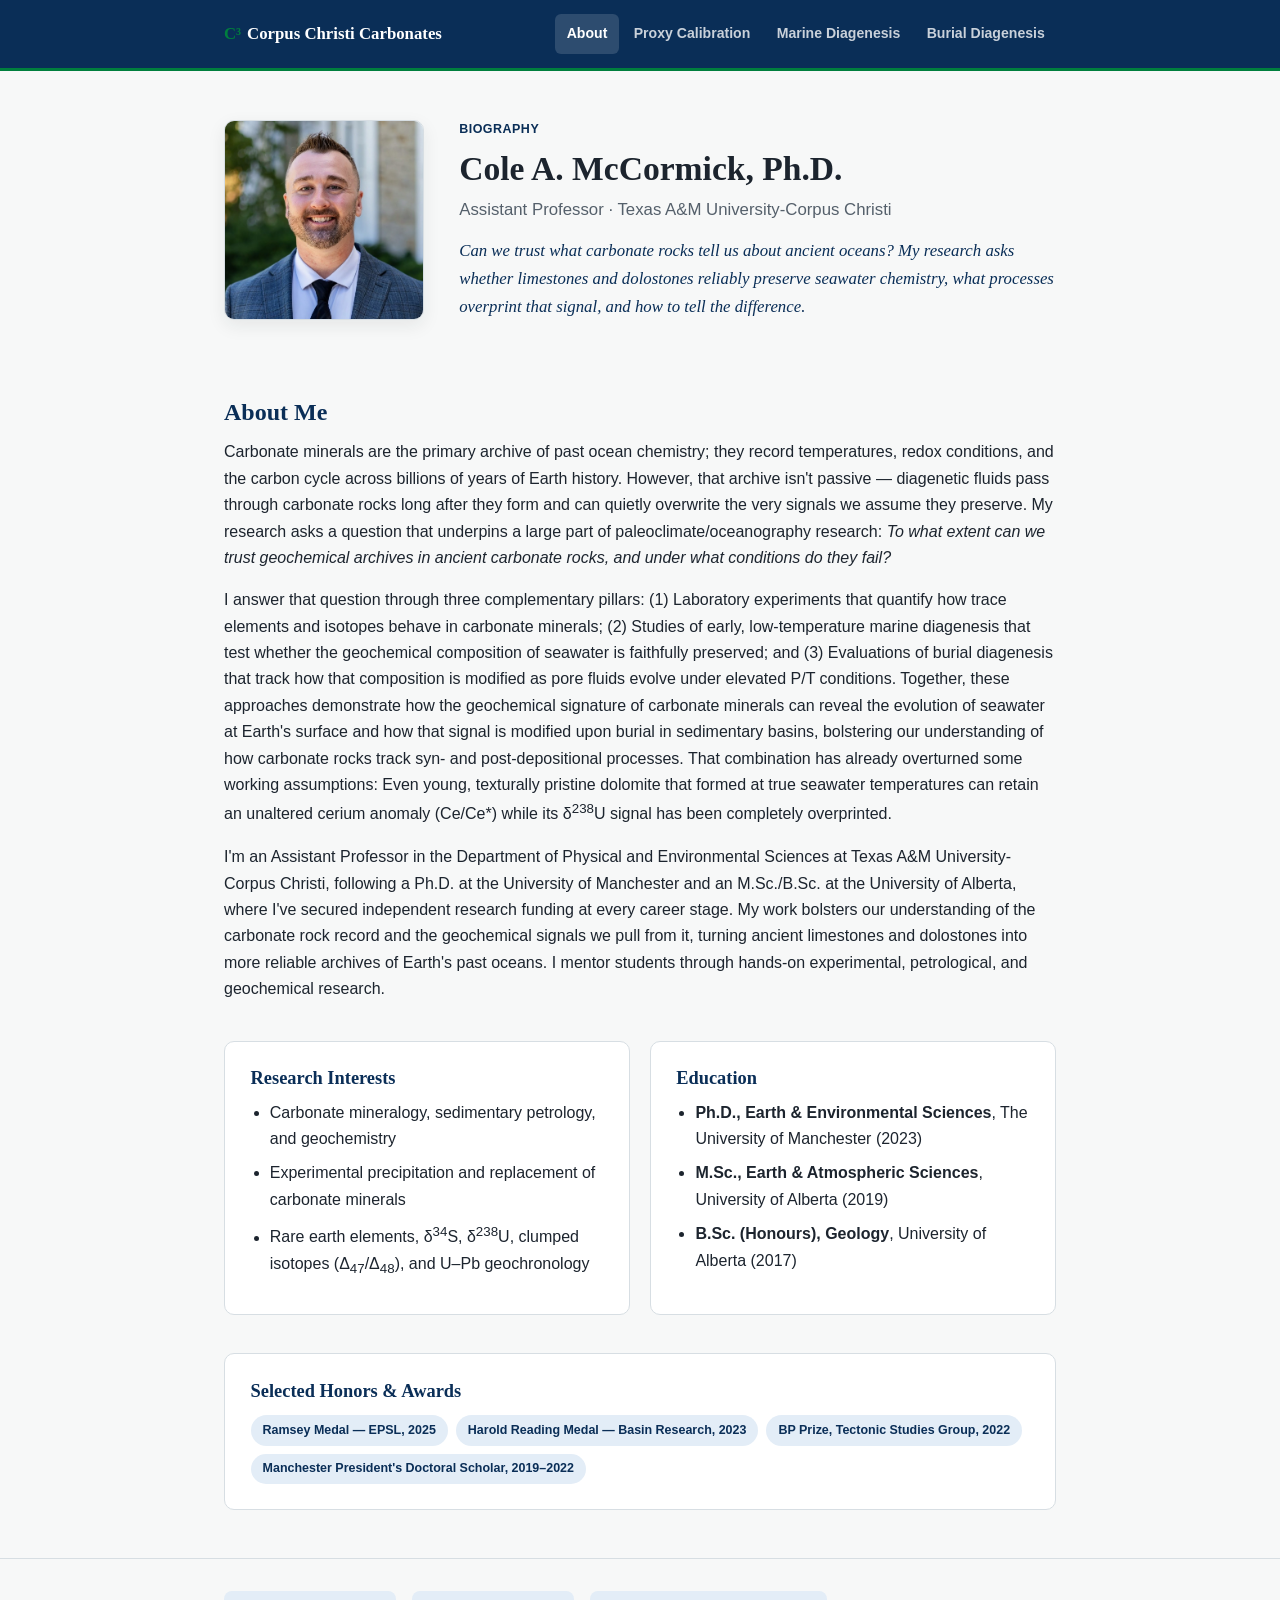
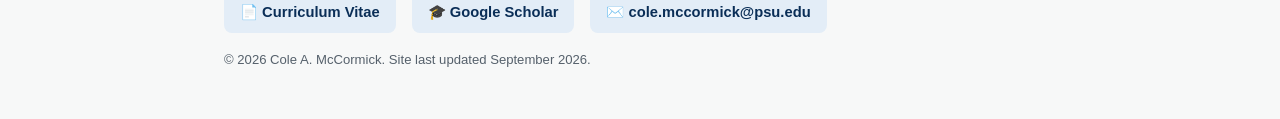
==== about.html @ 1744473a "Rebrand site as Corpus Christi Carbonates (C3) for TAMU-CC New C3 landing page replaces the old biog" ====
<!DOCTYPE html>
<html lang="en">
<head>
<meta charset="UTF-8">
<meta name="viewport" content="width=device-width, initial-scale=1.0">
<title>Cole A. McCormick, Ph.D. — Geologist &amp; Geochemist</title>
<meta name="description" content="Cole A. McCormick, Ph.D. — carbonate sedimentologist and geochemist. Assistant Professor, Texas A&amp;M University-Corpus Christi.">
<link rel="stylesheet" href="css/style.css">
</head>
<body>

<header class="site-header">
  <div class="nav-inner">
    <a href="index.html" class="brand"><span class="mark">C&sup3;</span>Corpus Christi Carbonates</a>
    <nav class="tabs">
      <a href="about.html" class="active">About</a>
      <a href="research-proxy-calibration.html">Proxy Calibration</a>
      <a href="research-island-dolostones.html">Marine Diagenesis</a>
      <a href="research-hydrothermal-dolomitization.html">Burial Diagenesis</a>
    </nav>
  </div>
</header>

<main class="wrap">

  <section class="hero">
    <img src="assets/img/profile.jpg" alt="Portrait of Cole A. McCormick">
    <div>
      <div class="kicker">Biography</div>
      <h1>Cole A. McCormick, Ph.D.</h1>
      <div class="role">Assistant Professor &middot; Texas A&amp;M University-Corpus Christi</div>
      <div class="tagline">Can we trust what carbonate rocks tell us about ancient oceans? My research asks whether limestones and dolostones reliably preserve seawater chemistry, what processes overprint that signal, and how to tell the difference.</div>
    </div>
  </section>

  <section>
    <h2>About Me</h2>
    <p>
      Carbonate minerals are the primary archive of past ocean chemistry; they record
      temperatures, redox conditions, and the carbon cycle across billions of years of Earth history.
      However, that archive isn't passive &mdash; diagenetic fluids pass through carbonate rocks long
      after they form and can quietly overwrite the very signals we assume they preserve. My research
      asks a question that underpins a large part of paleoclimate/oceanography research:
      <em>To what extent can we trust geochemical archives in ancient carbonate rocks, and under what
      conditions do they fail?</em>
    </p>
    <p>
      I answer that question through three complementary pillars: (1) Laboratory experiments that
      quantify how trace elements and isotopes behave in carbonate minerals; (2) Studies of early,
      low-temperature marine diagenesis that test whether the geochemical composition of seawater is
      faithfully preserved; and (3) Evaluations of burial diagenesis that track how that composition is
      modified as pore fluids evolve under elevated P/T conditions. Together, these
      approaches demonstrate how the geochemical signature of carbonate minerals can reveal the evolution of
      seawater at Earth's surface and how that signal is modified upon burial in sedimentary basins,
      bolstering our understanding of how carbonate rocks track syn- and post-depositional processes. That combination has already overturned some working assumptions:
      Even young, texturally pristine dolomite that formed at true seawater temperatures can retain an
      unaltered cerium anomaly (Ce/Ce&#42;) while its &delta;<sup>238</sup>U signal has been completely
      overprinted.
    </p>
    <p>
      I'm an Assistant Professor in the Department of Physical and Environmental Sciences at Texas A&amp;M
      University-Corpus Christi, following a Ph.D. at the University of Manchester and an M.Sc./B.Sc. at
      the University of Alberta, where I've secured independent research funding at every career stage.
      My work bolsters our understanding of the carbonate rock record and the geochemical signals we pull
      from it, turning ancient limestones and dolostones into more reliable archives of Earth's past
      oceans. I mentor students through hands-on experimental, petrological, and geochemical research.
    </p>
  </section>

  <section class="grid-2">
    <div class="card">
      <h3>Research Interests</h3>
      <ul class="plain">
        <li>Carbonate mineralogy, sedimentary petrology, and geochemistry</li>
        <li>Experimental precipitation and replacement of carbonate minerals</li>
        <li>Rare earth elements, &delta;<sup>34</sup>S, &delta;<sup>238</sup>U, clumped isotopes (&Delta;<sub>47</sub>/&Delta;<sub>48</sub>), and U&ndash;Pb geochronology</li>
      </ul>
    </div>
    <div class="card">
      <h3>Education</h3>
      <ul class="plain">
        <li><strong>Ph.D., Earth &amp; Environmental Sciences</strong>, The University of Manchester (2023)</li>
        <li><strong>M.Sc., Earth &amp; Atmospheric Sciences</strong>, University of Alberta (2019)</li>
        <li><strong>B.Sc. (Honours), Geology</strong>, University of Alberta (2017)</li>
      </ul>
    </div>
  </section>

  <section class="card">
    <h3>Selected Honors &amp; Awards</h3>
    <div class="badge-row">
      <span class="badge">Ramsey Medal &mdash; EPSL, 2025</span>
      <span class="badge">Harold Reading Medal &mdash; Basin Research, 2023</span>
      <span class="badge">BP Prize, Tectonic Studies Group, 2022</span>
      <span class="badge">Manchester President's Doctoral Scholar, 2019&ndash;2022</span>
    </div>
  </section>

</main>

<footer class="site-footer">
  <div class="wrap">
    <div class="footer-links">
      <a href="assets/cv/McCormick_CV.pdf" target="_blank" rel="noopener">📄 Curriculum Vitae</a>
      <a href="https://scholar.google.com/citations?user=5Ftpr8IAAAAJ&hl=en" target="_blank" rel="noopener">🎓 Google Scholar</a>
      <a href="mailto:cole.mccormick@psu.edu">✉️ cole.mccormick@psu.edu</a>
    </div>
    <div class="fine">&copy; 2026 Cole A. McCormick. Site last updated September 2026.</div>
  </div>
</footer>

</body>
</html>
---- css/style.css ----
/* ===========================================================
   Cole A. McCormick — Academic Website
   =========================================================== */

:root {
  --bg: #f7f8f8;
  --bg-alt: #eef2f4;
  --card: #ffffff;
  --text: #1c242e;
  --text-muted: #55606b;
  --border: #d7dee3;
  --accent: #0067c5;
  --accent-dark: #0a2e57;
  --accent-soft: #e3edf7;
  --green: #007f3e;
  --green-soft: #e0f0e6;
  --warm: #a85a34;
  --warm-soft: #f3e7dd;
  --serif: Georgia, "Iowan Old Style", "Palatino Linotype", Palatino, serif;
  --sans: -apple-system, "Segoe UI", Roboto, Helvetica, Arial, sans-serif;
  --max: 880px;
}

* { box-sizing: border-box; }

html { scroll-behavior: smooth; }

body {
  margin: 0;
  background: var(--bg);
  color: var(--text);
  font-family: var(--sans);
  line-height: 1.65;
  -webkit-font-smoothing: antialiased;
}

a { color: var(--accent-dark); text-decoration: none; }
a:hover { text-decoration: underline; }

img { max-width: 100%; display: block; }

h1, h2, h3, h4 {
  font-family: var(--serif);
  font-weight: 600;
  color: var(--text);
  line-height: 1.25;
  margin: 0 0 0.5em;
}

h1 { font-size: 2.1rem; }
h2 { font-size: 1.5rem; margin-top: 2.2em; color: var(--accent-dark); }
h3 { font-size: 1.15rem; color: var(--accent-dark); }

p { margin: 0 0 1em; }

.muted { color: var(--text-muted); }

/* ---------- Layout shell ---------- */

.wrap {
  max-width: var(--max);
  margin: 0 auto;
  padding: 0 1.5rem;
}

/* ---------- Top navigation ---------- */

.site-header {
  position: sticky;
  top: 0;
  z-index: 50;
  background: var(--accent-dark);
  border-bottom: 3px solid var(--green);
}

.nav-inner {
  max-width: var(--max);
  margin: 0 auto;
  padding: 0.9rem 1.5rem;
  display: flex;
  align-items: center;
  justify-content: space-between;
  gap: 1rem;
}

.brand {
  font-family: var(--serif);
  font-weight: 700;
  font-size: 1.05rem;
  color: #ffffff;
  white-space: nowrap;
}
.brand .mark {
  color: var(--green);
  margin-right: 0.35em;
}

nav.tabs {
  display: flex;
  gap: 0.25rem;
  overflow-x: auto;
  scrollbar-width: none;
}
nav.tabs::-webkit-scrollbar { display: none; }

nav.tabs a {
  flex: 0 0 auto;
  color: rgba(255, 255, 255, 0.78);
  font-size: 0.88rem;
  font-weight: 600;
  padding: 0.5rem 0.7rem;
  border-radius: 6px;
  white-space: nowrap;
}

nav.tabs a:hover {
  color: #ffffff;
  text-decoration: none;
  background: rgba(255, 255, 255, 0.12);
}

nav.tabs a.active {
  color: #ffffff;
  background: rgba(255, 255, 255, 0.14);
}

/* ---------- Hero (biography page) ---------- */

.hero {
  display: grid;
  grid-template-columns: 200px 1fr;
  gap: 2.2rem;
  align-items: center;
  padding: 3rem 0 1.5rem;
}

.hero img {
  width: 200px;
  height: 200px;
  object-fit: cover;
  border-radius: 10px;
  border: 1px solid var(--border);
  box-shadow: 0 6px 18px rgba(30, 40, 40, 0.08);
}

.hero .kicker {
  color: var(--accent-dark);
  font-weight: 700;
  letter-spacing: 0.04em;
  text-transform: uppercase;
  font-size: 0.78rem;
  margin-bottom: 0.5rem;
}

.hero h1 { margin-bottom: 0.2em; }

.hero .role {
  font-size: 1.05rem;
  color: var(--text-muted);
  margin-bottom: 0.8em;
}

.hero .tagline {
  font-family: var(--serif);
  font-style: italic;
  color: var(--accent-dark);
  font-size: 1.05rem;
}

@media (max-width: 640px) {
  .hero { grid-template-columns: 1fr; text-align: center; padding-top: 2rem; }
  .hero img { width: 150px; height: 150px; margin: 0 auto; }
}

/* ---------- Page header (research pages) ---------- */

.page-header {
  padding: 2.6rem 0 0.5rem;
  border-bottom: 1px solid var(--border);
  margin-bottom: 2rem;
}

.page-header .kicker {
  color: var(--accent-dark);
  font-weight: 700;
  letter-spacing: 0.04em;
  text-transform: uppercase;
  font-size: 0.75rem;
  margin-bottom: 0.6rem;
}

.page-header p.lede {
  font-size: 1.08rem;
  color: var(--text-muted);
}

.status-pill {
  display: inline-block;
  font-size: 0.72rem;
  font-weight: 700;
  letter-spacing: 0.03em;
  text-transform: uppercase;
  padding: 0.25rem 0.65rem;
  border-radius: 999px;
  background: var(--warm-soft);
  color: var(--warm);
  margin-bottom: 0.8rem;
}

/* ---------- Sections & cards ---------- */

section { margin-bottom: 2.4rem; }

.card {
  background: var(--card);
  border: 1px solid var(--border);
  border-radius: 10px;
  padding: 1.6rem;
}

.grid-2 {
  display: grid;
  grid-template-columns: 1fr 1fr;
  gap: 1.2rem;
}
@media (max-width: 640px) { .grid-2 { grid-template-columns: 1fr; } }

ul.plain { padding-left: 1.2rem; margin: 0; }
ul.plain li { margin-bottom: 0.5em; }

.badge-row { display: flex; flex-wrap: wrap; gap: 0.5rem; margin-top: 0.8rem; }
.badge {
  font-size: 0.78rem;
  font-weight: 600;
  color: var(--accent-dark);
  background: var(--accent-soft);
  border-radius: 999px;
  padding: 0.3rem 0.75rem;
}

/* ---------- Figure placeholder ---------- */

.figure-card {
  border: 1px dashed var(--border);
  background: var(--bg-alt);
  border-radius: 10px;
  padding: 1.5rem;
  text-align: center;
}

.figure-card svg {
  width: 100%;
  max-width: 380px;
  height: auto;
  margin: 0.5rem auto 1rem;
  color: var(--accent);
}

.figure-card img {
  width: 100%;
  max-width: 640px;
  height: auto;
  margin: 0 auto 1rem;
  border-radius: 6px;
  border: 1px solid var(--border);
  box-shadow: 0 4px 14px rgba(30, 40, 40, 0.1);
}

.figure-card figcaption {
  font-size: 0.85rem;
  color: var(--text-muted);
  max-width: 620px;
  margin: 0 auto;
  text-align: left;
}

.figure-card figcaption .src {
  display: block;
  font-style: italic;
  color: var(--text-muted);
  margin-top: 0.4rem;
}

.figure-grid {
  display: grid;
  grid-template-columns: 1fr 1fr;
  gap: 1.2rem;
}
@media (max-width: 640px) { .figure-grid { grid-template-columns: 1fr; } }

/* ---------- Publication list ---------- */

.pub {
  padding: 1rem 0;
  border-bottom: 1px solid var(--border);
}
.pub:last-child { border-bottom: none; }

.pub .cite { margin: 0 0 0.3em; }
.pub .authors strong { color: var(--text); }

.pub-meta {
  display: flex;
  gap: 0.5rem;
  flex-wrap: wrap;
  align-items: center;
  font-size: 0.85rem;
  margin-top: 0.35rem;
}

/* ---------- Footer ---------- */

.site-footer {
  border-top: 1px solid var(--border);
  margin-top: 3rem;
  padding: 2rem 0 3rem;
}

.footer-links {
  display: flex;
  gap: 1rem;
  flex-wrap: wrap;
  margin-bottom: 1rem;
}

.footer-links a {
  display: inline-flex;
  align-items: center;
  gap: 0.4rem;
  font-weight: 700;
  font-size: 0.92rem;
  color: var(--accent-dark);
  background: var(--accent-soft);
  padding: 0.55rem 1rem;
  border-radius: 8px;
}
.footer-links a:hover { background: #d3e4f5; text-decoration: none; }

.site-footer .fine {
  font-size: 0.82rem;
  color: var(--text-muted);
}

/* ---------- C3 landing hero ---------- */

.c3-hero {
  background: linear-gradient(135deg, var(--accent-dark) 0%, var(--accent) 100%);
  color: #ffffff;
  margin: 0 0 2.4rem;
  padding: 4rem 0 0;
  overflow: hidden;
}

.c3-hero-inner {
  max-width: var(--max);
  margin: 0 auto;
  padding: 0 1.5rem 3.2rem;
  text-align: center;
}

.c3-hero .c3-mark {
  font-family: var(--serif);
  font-weight: 700;
  font-size: 2.6rem;
  color: var(--green);
  line-height: 1;
  margin-bottom: 0.4rem;
}

.c3-hero h1 {
  color: #ffffff;
  font-size: 2.3rem;
  margin-bottom: 0.35em;
}

.c3-hero .c3-sub {
  font-weight: 600;
  letter-spacing: 0.03em;
  text-transform: uppercase;
  font-size: 0.8rem;
  color: rgba(255, 255, 255, 0.75);
  margin-bottom: 1.4rem;
}

.c3-hero p.lede {
  font-size: 1.12rem;
  max-width: 640px;
  margin: 0 auto 1.8rem;
  color: rgba(255, 255, 255, 0.92);
}

.c3-hero .cta-row {
  display: flex;
  gap: 0.8rem;
  justify-content: center;
  flex-wrap: wrap;
}

.btn {
  display: inline-block;
  font-weight: 700;
  font-size: 0.85rem;
  letter-spacing: 0.03em;
  text-transform: uppercase;
  padding: 0.75rem 1.4rem;
  border-radius: 6px;
  border: 2px solid transparent;
}
.btn:hover { text-decoration: none; }

.btn-solid {
  background: var(--green);
  color: #ffffff;
  border-color: var(--green);
}
.btn-solid:hover { filter: brightness(1.1); }

.btn-outline {
  background: transparent;
  color: #ffffff;
  border-color: rgba(255, 255, 255, 0.7);
}
.btn-outline:hover { background: rgba(255, 255, 255, 0.12); }

.btn-outline-blue {
  background: transparent;
  color: var(--accent);
  border-color: var(--accent);
}
.btn-outline-blue:hover { background: var(--accent-soft); }

.wave-divider {
  display: block;
  width: 100%;
  height: 48px;
  margin-top: -2px;
}

@media (max-width: 640px) {
  .c3-hero { padding-top: 2.6rem; }
  .c3-hero h1 { font-size: 1.8rem; }
}

/* ---------- Research area cards (landing page) ---------- */

.research-grid {
  display: grid;
  grid-template-columns: repeat(3, 1fr);
  gap: 1.1rem;
}
@media (max-width: 760px) { .research-grid { grid-template-columns: 1fr; } }

.research-card {
  display: block;
  background: var(--card);
  border: 1px solid var(--border);
  border-top: 3px solid var(--green);
  border-radius: 10px;
  padding: 1.4rem;
  color: var(--text);
}
.research-card:hover {
  text-decoration: none;
  box-shadow: 0 6px 18px rgba(10, 46, 87, 0.1);
}
.research-card h3 { margin-bottom: 0.4rem; }
.research-card p { color: var(--text-muted); font-size: 0.92rem; margin-bottom: 0.6rem; }
.research-card .link-more {
  font-size: 0.85rem;
  font-weight: 700;
  color: var(--accent);
}

/* ---------- Join the group section ---------- */

.join-section {
  background: var(--accent-soft);
  border-radius: 12px;
  padding: 2.2rem;
}
.join-section h2 { margin-top: 0; }
.join-section .join-cta {
  margin-top: 1.2rem;
}
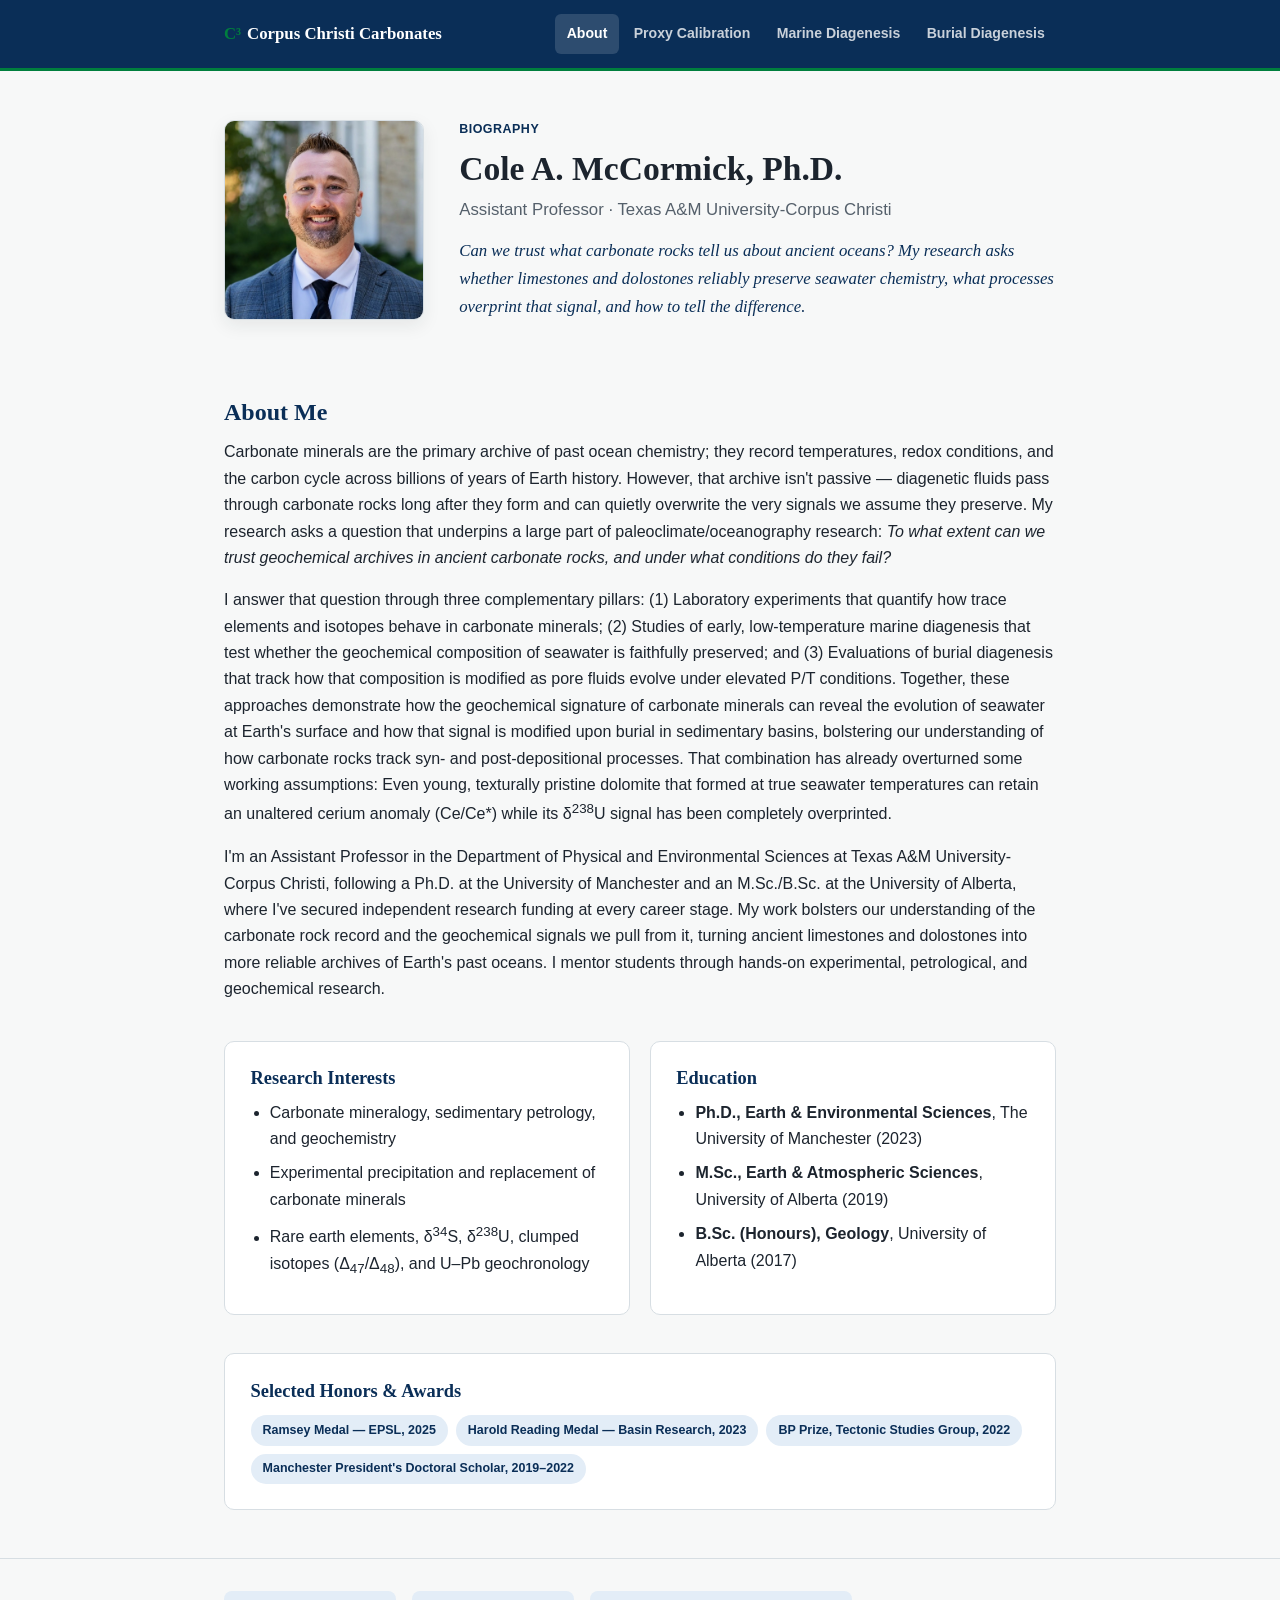
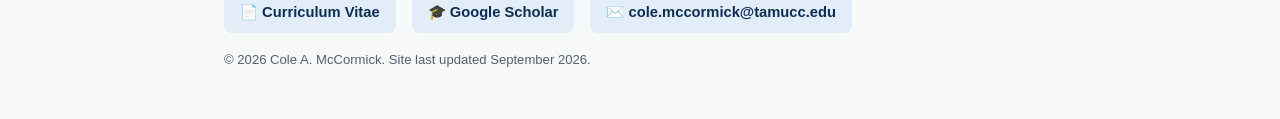
==== commit 23b61826: "Update landing page copy and switch contact email to TAMU-CC address "What I Study" -> "What We Stud" ====
--- a/about.html
+++ b/about.html
@@ -103,7 +103,7 @@
     <div class="footer-links">
       <a href="assets/cv/McCormick_CV.pdf" target="_blank" rel="noopener">📄 Curriculum Vitae</a>
       <a href="https://scholar.google.com/citations?user=5Ftpr8IAAAAJ&hl=en" target="_blank" rel="noopener">🎓 Google Scholar</a>
-      <a href="mailto:cole.mccormick@psu.edu">✉️ cole.mccormick@psu.edu</a>
+      <a href="mailto:cole.mccormick@tamucc.edu">✉️ cole.mccormick@tamucc.edu</a>
     </div>
     <div class="fine">&copy; 2026 Cole A. McCormick. Site last updated September 2026.</div>
   </div>
--- a/css/style.css
+++ b/css/style.css
@@ -344,6 +344,7 @@
 /* ---------- C3 landing hero ---------- */
 
 .c3-hero {
+  position: relative;
   background: linear-gradient(135deg, var(--accent-dark) 0%, var(--accent) 100%);
   color: #ffffff;
   margin: 0 0 2.4rem;
@@ -351,12 +352,59 @@
   overflow: hidden;
 }
 
+.hero-slides {
+  position: absolute;
+  inset: 0;
+  z-index: 0;
+}
+
+.hero-slide {
+  position: absolute;
+  inset: 0;
+  background-size: cover;
+  background-position: center;
+  opacity: 0;
+  transition: opacity 1.4s ease;
+}
+
+.hero-slide.active { opacity: 1; }
+
+.hero-overlay {
+  position: absolute;
+  inset: 0;
+  z-index: 1;
+  background: linear-gradient(135deg, rgba(10, 46, 87, 0.88) 0%, rgba(0, 103, 197, 0.72) 100%);
+}
+
 .c3-hero-inner {
+  position: relative;
+  z-index: 2;
   max-width: var(--max);
   margin: 0 auto;
-  padding: 0 1.5rem 3.2rem;
+  padding: 0 1.5rem 2.2rem;
   text-align: center;
 }
+
+.hero-dots {
+  position: relative;
+  z-index: 2;
+  display: flex;
+  justify-content: center;
+  gap: 0.5rem;
+  padding-bottom: 1.6rem;
+}
+
+.hero-dots .dot {
+  width: 9px;
+  height: 9px;
+  border-radius: 50%;
+  border: 1.5px solid rgba(255, 255, 255, 0.8);
+  background: transparent;
+  padding: 0;
+  cursor: pointer;
+}
+
+.hero-dots .dot.active { background: var(--green); border-color: var(--green); }
 
 .c3-hero .c3-mark {
   font-family: var(--serif);
@@ -430,6 +478,8 @@
 .btn-outline-blue:hover { background: var(--accent-soft); }
 
 .wave-divider {
+  position: relative;
+  z-index: 2;
   display: block;
   width: 100%;
   height: 48px;
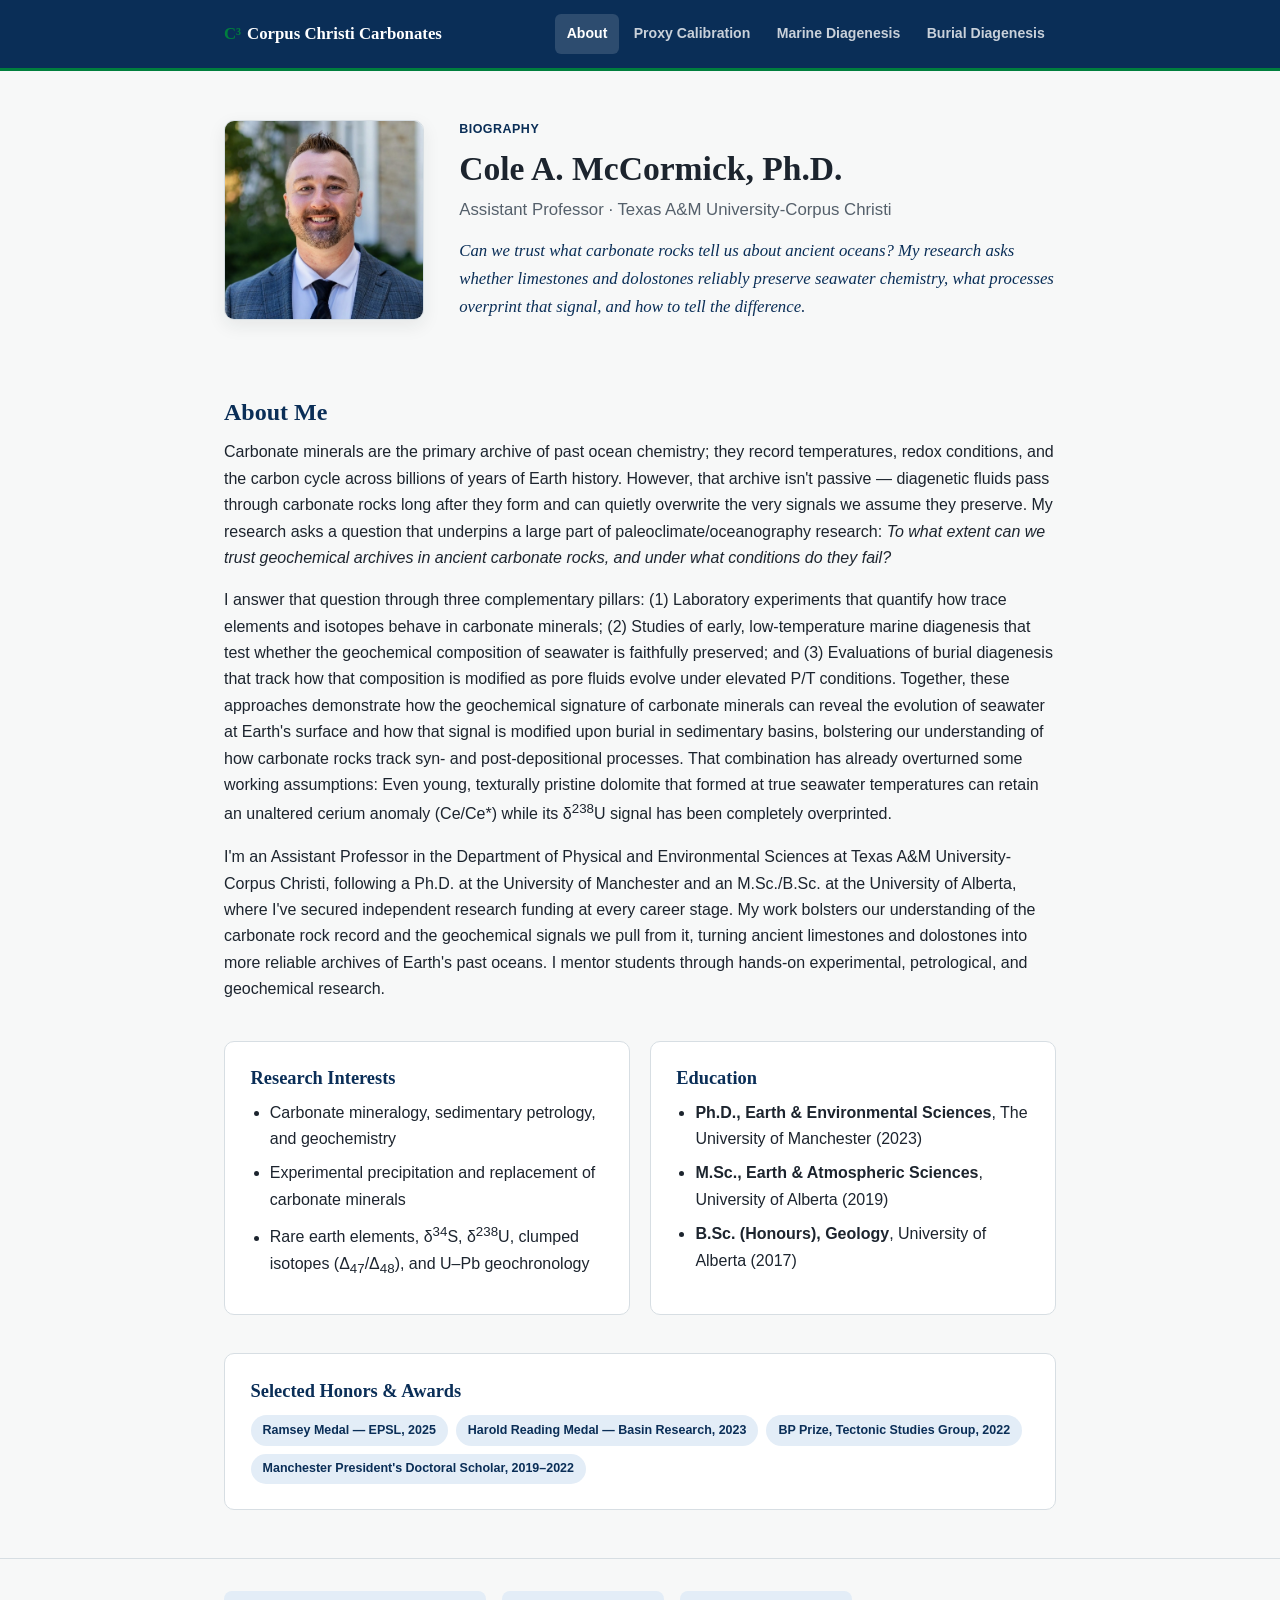
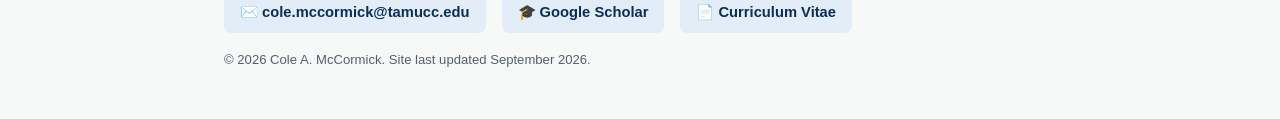
==== commit dab3c3a5: "Reorder footer links: email, Google Scholar, CV Co-Authored-By: Claude Sonnet 5 <noreply@anthropic.c" ====
--- a/about.html
+++ b/about.html
@@ -101,9 +101,9 @@
 <footer class="site-footer">
   <div class="wrap">
     <div class="footer-links">
+      <a href="mailto:cole.mccormick@tamucc.edu">✉️ cole.mccormick@tamucc.edu</a>
+      <a href="https://scholar.google.com/citations?user=5Ftpr8IAAAAJ&hl=en" target="_blank" rel="noopener">🎓 Google Scholar</a>
       <a href="assets/cv/McCormick_CV.pdf" target="_blank" rel="noopener">📄 Curriculum Vitae</a>
-      <a href="https://scholar.google.com/citations?user=5Ftpr8IAAAAJ&hl=en" target="_blank" rel="noopener">🎓 Google Scholar</a>
-      <a href="mailto:cole.mccormick@tamucc.edu">✉️ cole.mccormick@tamucc.edu</a>
     </div>
     <div class="fine">&copy; 2026 Cole A. McCormick. Site last updated September 2026.</div>
   </div>
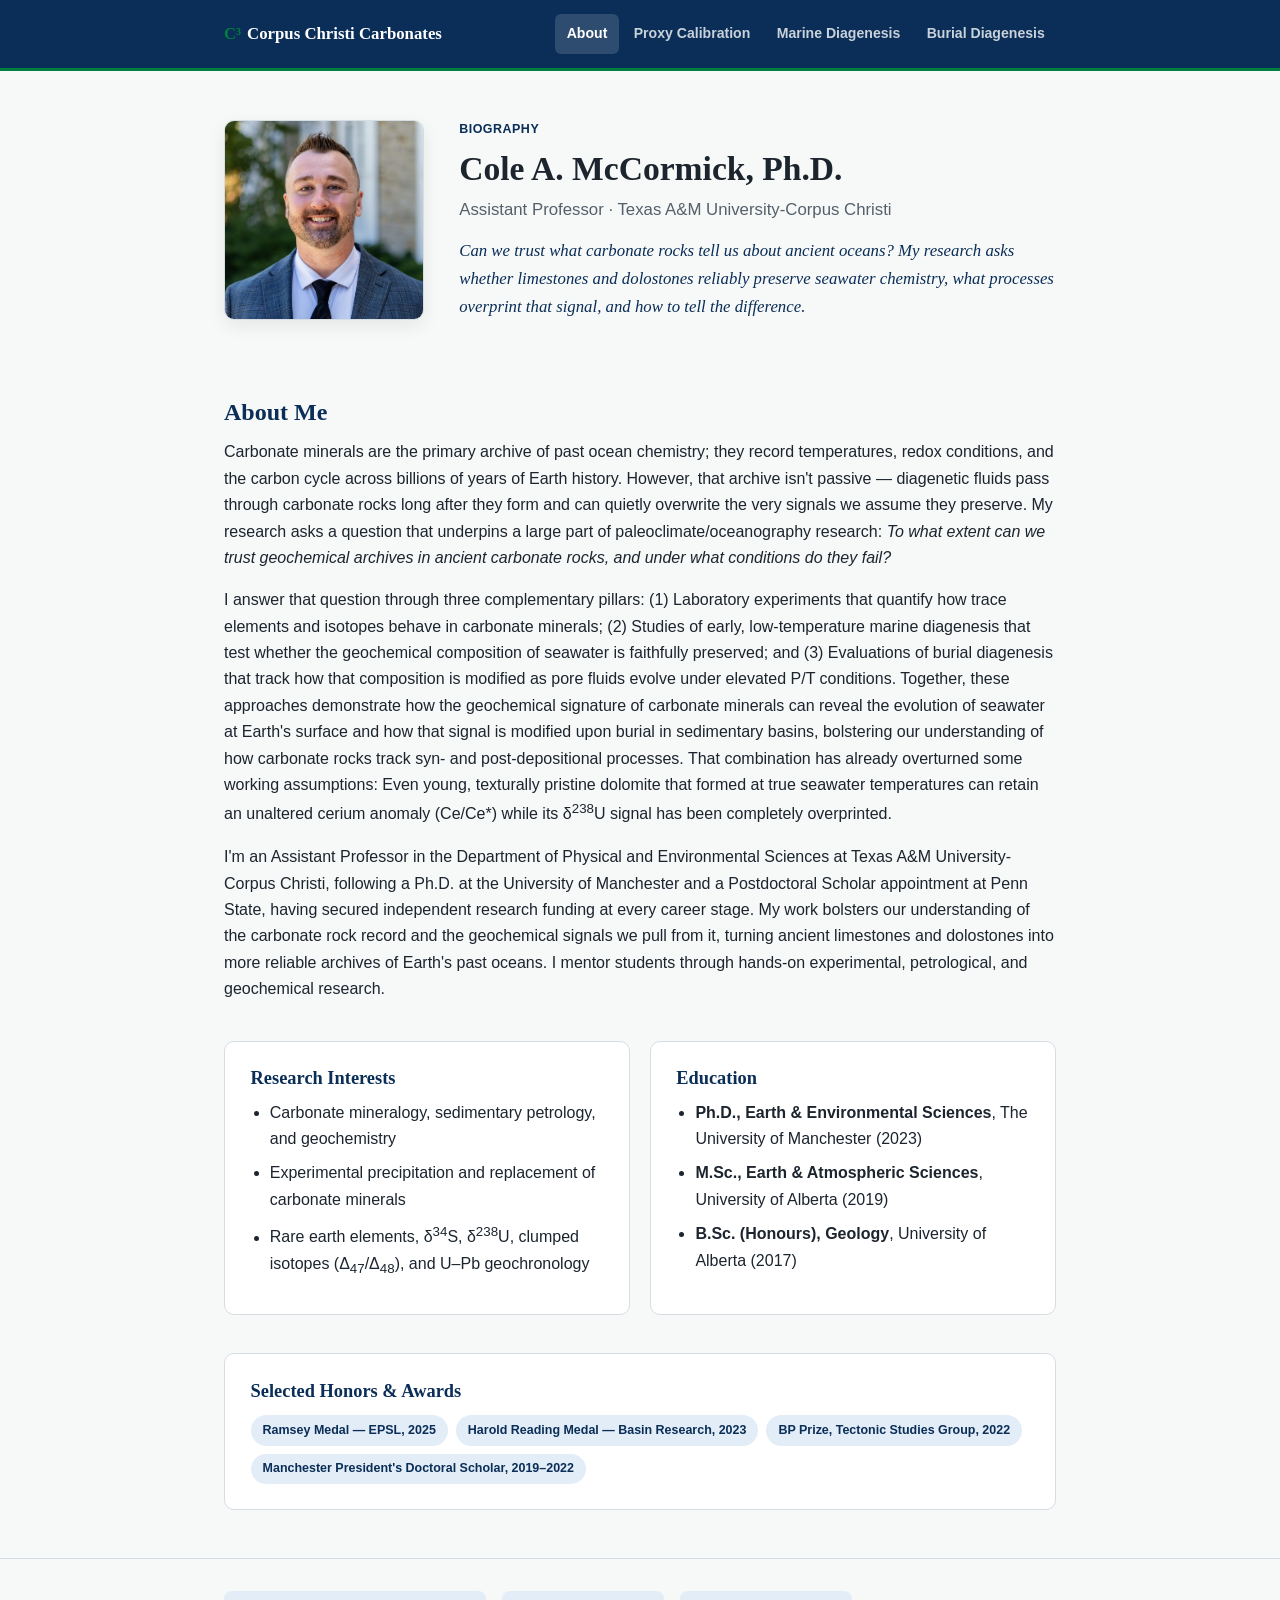
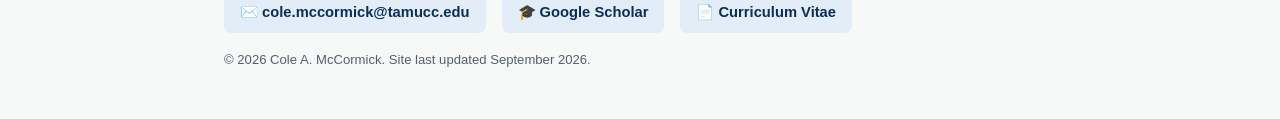
==== commit d81e8e2c: "Update About bio career-stage sentence Co-Authored-By: Claude Sonnet 5 <noreply@anthropic.com>" ====
--- a/about.html
+++ b/about.html
@@ -59,8 +59,9 @@
     </p>
     <p>
       I'm an Assistant Professor in the Department of Physical and Environmental Sciences at Texas A&amp;M
-      University-Corpus Christi, following a Ph.D. at the University of Manchester and an M.Sc./B.Sc. at
-      the University of Alberta, where I've secured independent research funding at every career stage.
+      University-Corpus Christi, following a Ph.D. at the University of Manchester and a Postdoctoral
+      Scholar appointment at Penn State, having secured independent research funding at every career
+      stage.
       My work bolsters our understanding of the carbonate rock record and the geochemical signals we pull
       from it, turning ancient limestones and dolostones into more reliable archives of Earth's past
       oceans. I mentor students through hands-on experimental, petrological, and geochemical research.
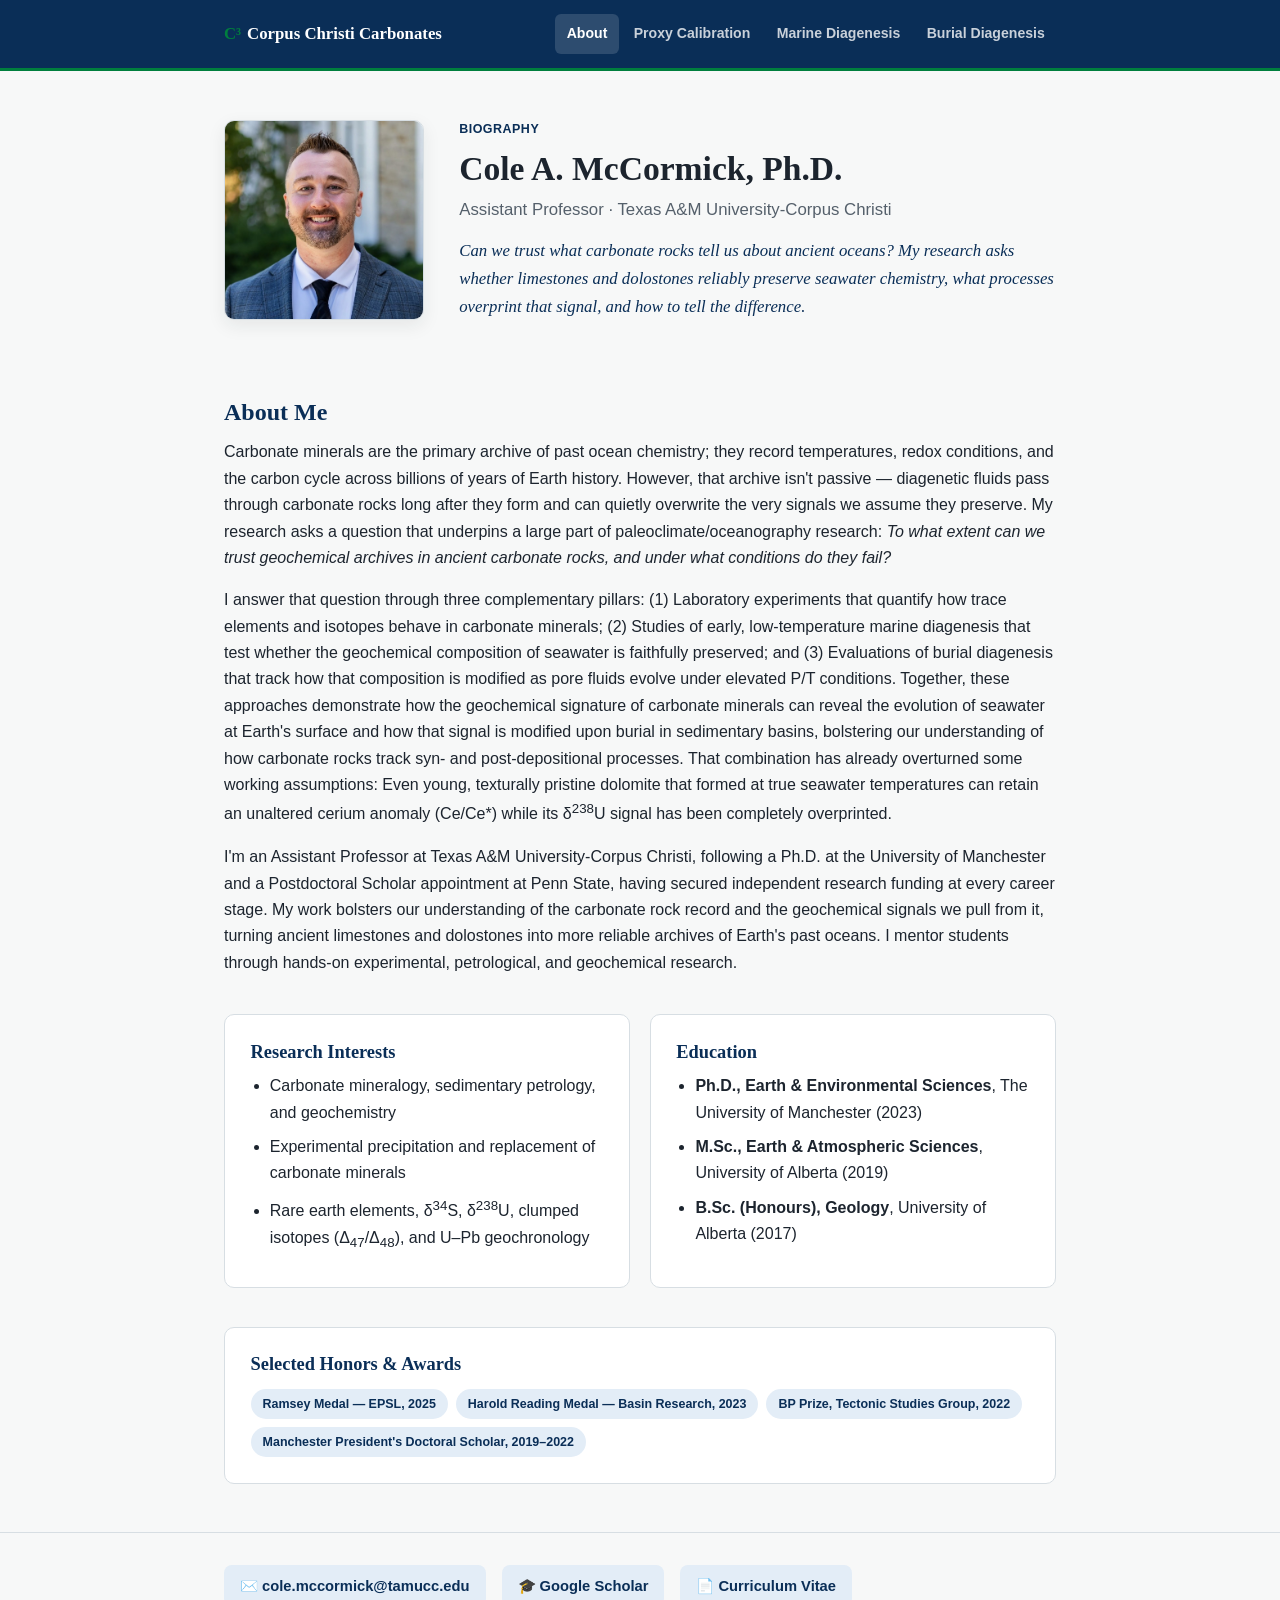
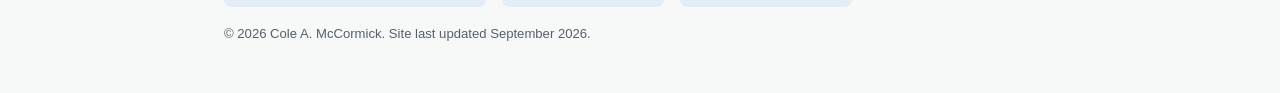
==== commit cad1b11a: "Drop department name from About bio opening sentence Co-Authored-By: Claude Sonnet 5 <noreply@anthro" ====
--- a/about.html
+++ b/about.html
@@ -58,10 +58,9 @@
       overprinted.
     </p>
     <p>
-      I'm an Assistant Professor in the Department of Physical and Environmental Sciences at Texas A&amp;M
-      University-Corpus Christi, following a Ph.D. at the University of Manchester and a Postdoctoral
-      Scholar appointment at Penn State, having secured independent research funding at every career
-      stage.
+      I'm an Assistant Professor at Texas A&amp;M University-Corpus Christi, following a Ph.D. at the
+      University of Manchester and a Postdoctoral Scholar appointment at Penn State, having secured
+      independent research funding at every career stage.
       My work bolsters our understanding of the carbonate rock record and the geochemical signals we pull
       from it, turning ancient limestones and dolostones into more reliable archives of Earth's past
       oceans. I mentor students through hands-on experimental, petrological, and geochemical research.
